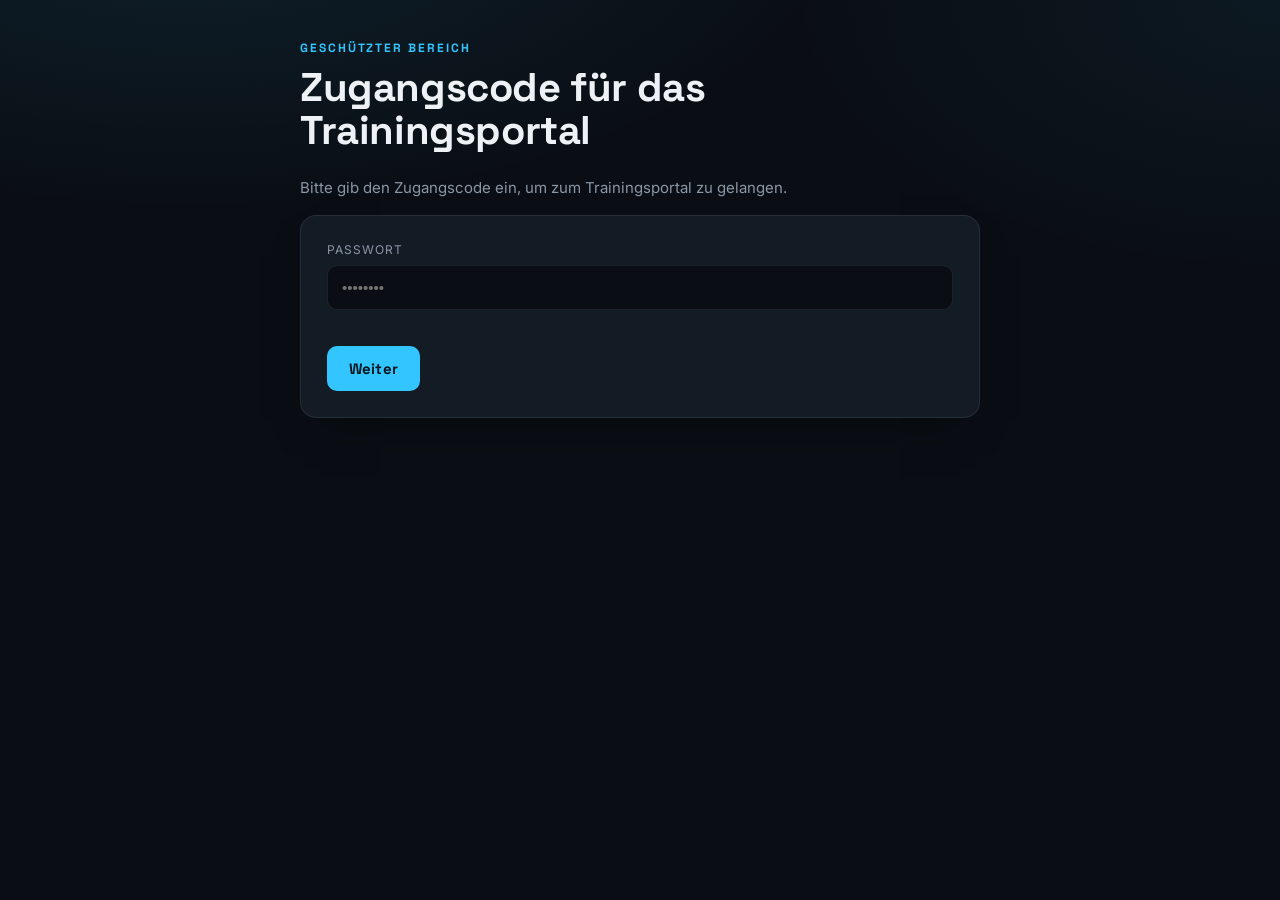
==== 01_Trainingsmodus.html @ 70738fb6 "Add files via upload" ====
<!DOCTYPE html>
<html lang="de">
<head>
<meta charset="UTF-8">
<meta name="viewport" content="width=device-width, initial-scale=1.0, viewport-fit=cover, maximum-scale=1.0, user-scalable=no">
<title>Trainingsmodus – Trainingsportal</title>
<link rel="preconnect" href="https://fonts.googleapis.com">
<link href="https://fonts.googleapis.com/css2?family=Space+Grotesk:wght@500;700&family=Inter:wght@400;600;700&display=swap" rel="stylesheet">

<style>
:root{
    --green:#1f5e3a;
    --red:#b93a32;
    --gold:#ffdf8c;
    --dark:#102417;
    --light:#eef5e9;
    --border:#d7e4cf;

    --bg-main:#0a0e14;
    --bg-panel:#131b24;
    --line:rgba(255,255,255,0.08);
    --text-main:#eef2f6;
    --text-dim:#8a97a6;
    --accent:#33c5ff;
    --accent-hover:#5fd4ff;
    --font-display:"Space Grotesk","Inter",sans-serif;
    --font-body:"Inter",Segoe UI,Arial,sans-serif;
}

*{
    margin:0;
    padding:0;
    box-sizing:border-box;
    -webkit-tap-highlight-color: transparent;
}

html, body {
    height: 100%;
    height: 100dvh;
    overflow: hidden;
}

body{
    font-family:var(--font-body);
    background:
        radial-gradient(900px 400px at 10% -10%, rgba(51,197,255,0.10), transparent 60%),
        linear-gradient(160deg,var(--bg-main),#050709);
    color:#222;
    display: flex;
    flex-direction: column;
    overflow: hidden;
}

.topbar{
    position: sticky;
    top: 0;
    z-index: 501;
    background:var(--bg-panel);
    border-bottom:1px solid var(--line);
    padding:8px 14px;
    display:flex;
    justify-content:space-between;
    align-items:center;
    flex-shrink:0;
    font-size:13px;
}
.topbar a{ color:var(--text-dim); text-decoration:none; }
.topbar a:hover{ color:var(--text-main); }
.topbar .logout{ border:1px solid var(--line); padding:5px 12px; border-radius:8px; }
.topbar .logout:hover{ border-color:var(--text-dim); }

.header{
    position: sticky;
    top: 0;
    z-index: 500;
    background:var(--bg-panel);
    border-bottom:1px solid var(--line);
    color:var(--text-main);
    padding:14px;
    display:flex;
    justify-content:space-between;
    align-items:center;
    flex-wrap:wrap;
    gap:12px;
    flex-shrink:0;
}

.header h1{
    font-family:var(--font-display);
    font-weight:700;
    letter-spacing:-0.01em;
    font-size:1.6rem;
    color:var(--text-main);
}
.header h1::before{
    content:"Modul 01";
    display:block;
    font-family:var(--font-body);
    text-transform:uppercase;
    letter-spacing:0.14em;
    font-size:11px;
    color:var(--accent);
    font-weight:700;
}

.header-controls{
    display:flex;
    gap:10px;
    flex-wrap:wrap;
    align-items:center;
}

button,
select,
input{
    border:none;
    border-radius:12px;
    padding:10px 14px;
    font-size:1rem;
    touch-action: manipulation;
}

button{
    cursor:pointer;
    background:var(--accent);
    color:#05161e;
    font-weight:700;
    touch-action: manipulation;
    transition: transform 0.1s, background 0.15s;
}
button:hover{ background:var(--accent-hover); }

button:active {
    transform: scale(0.95);
}

.layout{
    flex: 1;
    padding:16px;
    overflow: hidden;
    min-height: 0;
}

.arena{
    width:100%;
    max-width:1200px;
    height:100%;
    background:white;
    border-radius:22px;
    overflow:hidden;
    box-shadow:0 10px 30px rgba(0,0,0,.3);
    display:flex;
    flex-direction:column;
    margin: 0 auto;
}

.arena-header{
    background:var(--light);
    padding:12px 16px;
    display:flex;
    justify-content:center;
    align-items:center;
    flex-shrink:0;
}

.arena-title{
    font-size:1.6rem;
    font-weight:900;
    color:var(--green);
    text-align:center;
}

.scoreboard{
    display:grid;
    grid-template-columns:1fr 1fr;
    gap:12px;
    padding:0 14px 14px;
    flex-shrink:0;
}

.score-card{
    background:#f7faf5;
    border-radius:18px;
    padding:16px 20px;
    text-align:center;
    border-bottom:8px solid var(--green);
    display:flex;
    justify-content:center;
    align-items:center;
}

.score-card.red{
    border-bottom-color:var(--red);
}

.team-info{
    display:flex;
    flex-direction:column;
    align-items:flex-start;
    gap:2px;
}

.team-name{
    font-size:1.2rem;
    font-weight:900;
}

.team-score{
    font-size:3.4rem;
    font-weight:900;
    color:var(--green);
    line-height:1;
}

.score-card.red .team-score{
    color:var(--red);
}

.team-wins{
    display:flex;
    align-items:center;
    gap:8px;
    background:var(--dark);
    color:white;
    padding:6px 16px;
    border-radius:10px;
    font-weight:700;
    font-size:1.2rem;
    white-space:nowrap;
}

.team-wins span{
    font-size:1.4rem;
}

.kehren-wrapper{
    flex:1;
    overflow-y:auto;
    padding:0 14px 14px;
    min-height:0;
    overscroll-behavior: contain;
    -webkit-overflow-scrolling: touch;
    touch-action: pan-y;
}

.kehren-wrapper::-webkit-scrollbar{
    width:8px;
}

.kehren-wrapper::-webkit-scrollbar-track{
    background:#f0f0f0;
    border-radius:10px;
}

.kehren-wrapper::-webkit-scrollbar-thumb{
    background:var(--green);
    border-radius:10px;
}

.kehren-wrapper::-webkit-scrollbar-thumb:hover{
    background:#0d3d22;
}

.kehren{
    display:grid;
    grid-template-columns:1fr 1fr;
    gap:14px;
}

.kehren-title{
    text-align:center;
    font-weight:900;
    margin-bottom:8px;
}

.kehre-row{
    display:grid;
    grid-template-columns:90px 1fr 45px;
    gap:8px;
    align-items:center;
    background:white;
    border:2px solid var(--border);
    border-radius:14px;
    padding:8px;
    margin-bottom:8px;
    transition: all 0.2s ease;
    cursor: pointer;
    touch-action: manipulation;
}

.kehre-row:active {
    transform: scale(0.98);
}

.kehre-row.active{
    border:3px solid #4caf50;
    background:#f3fff2;
    box-shadow: 0 0 20px rgba(76, 175, 80, 0.2);
}

.kehre-row.completed{
    border:3px solid #ff9800;
    background:#fff8e1;
}

.kehre-number{
    font-size:.9rem;
    font-weight:900;
    text-align:center;
}

.points{
    display:flex;
    gap:6px;
    justify-content:center;
    flex-wrap:wrap;
}

.point-btn{
    width:44px;
    height:44px;
    border-radius:10px;
    border:2px solid var(--border);
    background:white;
    color:black;
    font-weight:900;
    font-size:16px;
    touch-action: manipulation;
    transition: all 0.15s;
    display:flex;
    align-items:center;
    justify-content:center;
}

.point-btn:active {
    transform: scale(0.92);
    background:var(--green);
    color:white;
}

.point-btn.active-point{
    background:var(--green);
    color:white;
    border-color:var(--green);
}

.kehre-value{
    text-align:center;
    font-weight:900;
    font-size:1.1rem;
}

.footer{
    position: sticky;
    bottom: 0;
    z-index: 100;
    display:flex;
    justify-content:center;
    align-items:center;
    gap:10px;
    flex-wrap:wrap;
    padding:14px;
    border-top:1px solid var(--border);
    flex-shrink:0;
    background: white;
}

.footer .footer-left {
    display:flex;
    gap:10px;
    flex-wrap:wrap;
    justify-content:center;
}

.footer .footer-right {
    font-size:0.85rem;
    color:#555;
    background:var(--light);
    padding:4px 14px;
    border-radius:30px;
    font-weight:500;
    letter-spacing:0.3px;
    margin-left:20px;
}

.gold{
    background:var(--gold);
    color:black;
}

.gold:active{
    background:#f0c860;
}

.toast{
    position:fixed;
    bottom:20px;
    left:50%;
    transform:translateX(-50%);
    background:#111;
    color:white;
    padding:14px 20px;
    border-radius:14px;
    opacity:0;
    transition:.3s;
    z-index:9999;
    pointer-events: none;
    font-size:1rem;
}

.toast.show{
    opacity:1;
}

.player-selector{
    display:flex;
    gap:8px;
    align-items:center;
    background:rgba(255,255,255,0.15);
    padding:4px 12px 4px 8px;
    border-radius:40px;
}

.player-selector label{
    font-weight:600;
    font-size:0.9rem;
}

.player-selector select{
    background:white;
    color:black;
    padding:6px 10px;
    border-radius:30px;
    font-weight:700;
}

/* Dialog für Kehrenauswahl */
.kehren-dialog-overlay {
    position: fixed;
    top: 0;
    left: 0;
    right: 0;
    bottom: 0;
    background: rgba(0,0,0,0.5);
    display: none;
    justify-content: center;
    align-items: center;
    z-index: 10000;
    touch-action: manipulation;
}

.kehren-dialog-overlay.show {
    display: flex;
}

.kehren-dialog {
    background: white;
    border-radius: 22px;
    padding: 30px;
    max-width: 400px;
    width: 90%;
    box-shadow: 0 10px 40px rgba(0,0,0,0.3);
    touch-action: manipulation;
}

.kehren-dialog h3 {
    margin-bottom: 16px;
    color: var(--green);
    font-size: 1.4rem;
}

.kehren-dialog select {
    width: 100%;
    padding: 14px;
    border: 2px solid var(--border);
    border-radius: 12px;
    font-size: 1.1rem;
    margin-bottom: 16px;
    min-height: 50px;
    touch-action: manipulation;
}

.kehren-dialog .dialog-buttons {
    display: flex;
    gap: 10px;
    justify-content: flex-end;
}

.kehren-dialog .dialog-buttons button {
    padding: 12px 24px;
    border-radius: 12px;
    font-weight: 700;
    min-height: 50px;
    min-width: 90px;
    touch-action: manipulation;
}

.kehren-dialog .dialog-buttons .btn-cancel {
    background: #ccc;
    color: #333;
}

.kehren-dialog .dialog-buttons .btn-confirm {
    background: var(--red);
    color: white;
}

/* ===== RESPONSIVE FÜR TABLETS ===== */
@media (max-width: 900px) {
    .scoreboard {
        grid-template-columns: 1fr;
        gap: 8px;
    }
    
    .kehren {
        grid-template-columns: 1fr;
        gap: 10px;
    }
    
    .point-btn {
        width: 58px;
        height: 58px;
        font-size: 22px;
        border-radius: 12px;
    }
    
    .team-score {
        font-size: 4rem;
    }
    
    .kehre-row {
        grid-template-columns: 80px 1fr 50px;
        padding: 10px;
        border-radius: 16px;
    }
    
    .kehre-number {
        font-size: 1rem;
    }
    
    .kehre-value {
        font-size: 1.3rem;
    }
    
    .header h1 {
        font-size: 1.3rem;
    }
    
    .footer .footer-right {
        margin-left: 0;
    }
}

@media (max-width: 600px) {
    .point-btn {
        width: 48px;
        height: 48px;
        font-size: 18px;
    }
    
    .kehre-row {
        grid-template-columns: 60px 1fr 40px;
        padding: 6px;
        gap: 4px;
    }
    
    .team-score {
        font-size: 3rem;
    }
    
    .header h1 {
        font-size: 1.1rem;
    }
    
    .header-controls select,
    .header-controls button {
        padding: 6px 10px;
        font-size: 0.85rem;
    }
}
</style>
</head>
<body>

<div class="topbar">
    <a href="dashboard.html">&larr; Zurück zum Dashboard</a>
    <a class="logout" href="#" onclick="logout(); return false;">Abmelden</a>
</div>

<div class="header">
    <h1>Trainingsmodus</h1>

    <div class="header-controls">
        <div class="player-selector">
            <label for="playerCount">👥</label>
            <select id="playerCount">
                <option value="3">3 Spieler</option>
                <option value="4"selected>4 Spieler</option>
                <option value="5">5 Spieler</option>
                <option value="6">6 Spieler</option>
            </select>
        </div>

        <select id="gamesSelect">
            <option value="2"selected>2 Siege</option>
            <option value="3">3 Siege</option>
            <option value="4">4 Siege</option>
            <option value="5">5 Siege</option>
            <option value="6">6 Siege</option>
        </select>

        <select id="kehrenSelect">
            <option value="4">4 Kehren</option>
            <option value="6" selected>6 Kehren</option>
            <option value="8">8 Kehren</option>
        </select>

        <button onclick="fullReset()" style="background:#b93a32;">↺</button>
    </div>
</div>

<div class="layout" id="layout"></div>

<!-- Dialog für Kehrenauswahl -->
<div class="kehren-dialog-overlay" id="kehrenDialog" onclick="closeKehrenDialog(event)">
    <div class="kehren-dialog" onclick="event.stopPropagation();">
        <h3>Kehre löschen</h3>
        <p style="margin-bottom:12px;color:#666;">Wählen Sie die zu löschende Kehre:</p>
        <select id="kehrenSelectDialog"></select>
        <div class="dialog-buttons">
            <button class="btn-cancel" onclick="closeKehrenDialog()">Abbrechen</button>
            <button class="btn-confirm" onclick="confirmDeleteKehre()">Löschen</button>
        </div>
    </div>
</div>

<div class="toast" id="toast"></div>

<script src="auth.js"></script>
<script>
requireGate();
requireLogin();

const state = {
    kehren: 6,
    winsToChampion: 2,
    playerCount: 4,
    arena: createArena(1)
};

function createArena(id) {
    return {
        id,
        teamA: 'Mannschaft W',
        teamB: 'Mannschaft E',
        pointsA: Array(6).fill(null),
        pointsB: Array(6).fill(null),
        winsA: 0,
        winsB: 0
    };
}

function render() {
    document.getElementById('layout').innerHTML = renderArena(state.arena);
    scrollToActiveKehre();
}

function renderArena(arena) {
    const scoreA = sum(arena.pointsA);
    const scoreB = sum(arena.pointsB);

    return `
    <div class="arena">
        <div class="arena-header">
            <div class="arena-title">🥌 ESV Grein – Training</div>
        </div>

        <div class="scoreboard">
            <div class="score-card">
                <div class="team-info">
                    <div class="team-name">⚪ Mannschaft W</div>
                    <div class="team-score">${scoreA}</div>
                </div>
                <div class="team-wins">
                    <span>🏆</span> ${arena.winsA}
                </div>
            </div>

            <div class="score-card red">
                <div class="team-info">
                    <div class="team-name">🔴 Mannschaft E</div>
                    <div class="team-score">${scoreB}</div>
                </div>
                <div class="team-wins">
                    <span>🏆</span> ${arena.winsB}
                </div>
            </div>
        </div>

        <div class="kehren-wrapper" id="kehrenWrapper">
            <div class="kehren">
                <div>
                    <div class="kehren-title">⚪ Mannschaft W</div>
                    ${renderKehren(arena, 'A')}
                </div>
                <div>
                    <div class="kehren-title">🔴 Mannschaft E</div>
                    ${renderKehren(arena, 'B')}
                </div>
            </div>
        </div>

        <div class="footer">
            <div class="footer-left">
                <button class="gold" onclick="evaluateGame()">Spiel Werten</button>
                <button onclick="resetGame()">Neues Spiel Starten</button>
                <button onclick="openKehrenDialog()">Kehre Löschen</button>
            </div>
            <div class="footer-right">@Roland Koll Version 1.1</div>
        </div>
    </div>
    `;
}

function renderKehren(arena, team) {
    let html = '';
    const arr = team === 'A' ? arena.pointsA : arena.pointsB;
    const activeIndex = activeKehre(arena) - 1;

    for (let i = 0; i < state.kehren; i++) {
        const active = activeIndex === i;
        const isCompleted = arr[i] !== null;
        const maxPoints = state.playerCount;

        html += `
        <div class="kehre-row ${active ? 'active' : ''} ${isCompleted ? 'completed' : ''}" 
             data-kehre="${i}" 
             data-team="${team}"
             onclick="handleKehreClick(${i}, '${team}')">
            <div class="kehre-number">${i + 1}</div>
            <div class="points">
                ${Array.from({length: maxPoints + 1}, (_, v) => `
                    <button class="point-btn ${arr[i] === v ? 'active-point' : ''}"
                            onclick="event.stopPropagation(); setPoints('${team}', ${i}, ${v})"
                            data-value="${v}">
                        ${v}
                    </button>
                `).join('')}
            </div>
            <div class="kehre-value">${arr[i] ?? '-'}</div>
        </div>
        `;
    }

    return html;
}

// ===== VERBESSERTE setPoints Funktion =====
function setPoints(team, index, value) {
    const arena = state.arena;

    if (hasWinner(arena)) {
        toast('Training beendet');
        return;
    }

    // Direkt setzen ohne automatische Nullen
    if (team === 'A') {
        arena.pointsA[index] = value;
    } else {
        arena.pointsB[index] = value;
    }

    // Nur neu rendern
    render();
}

// ===== NEU: Klick auf Kehre für Lösch-Dialog =====
function handleKehreClick(index, team) {
    const arena = state.arena;
    if (hasWinner(arena)) {
        toast('Training beendet');
        return;
    }

    // Prüfen ob die Kehre Werte hat
    const hasValue = arena.pointsA[index] !== null || arena.pointsB[index] !== null;
    if (!hasValue) {
        toast(`Kehre ${index + 1} ist bereits leer`);
        return;
    }

    // Dialog öffnen mit vorausgewählter Kehre
    openKehrenDialog(index);
}

function scrollToActiveKehre() {
    setTimeout(() => {
        const wrapper = document.getElementById('kehrenWrapper');
        if (!wrapper) return;

        const activeRow = wrapper.querySelector('.kehre-row.active');
        if (activeRow) {
            const wrapperRect = wrapper.getBoundingClientRect();
            const rowRect = activeRow.getBoundingClientRect();

            const isVisible = 
                rowRect.top >= wrapperRect.top + 10 &&
                rowRect.bottom <= wrapperRect.bottom - 10;

            if (!isVisible) {
                activeRow.scrollIntoView({
                    block: 'center',
                    behavior: 'smooth'
                });
            }
        }
    }, 50);
}

function evaluateGame() {
    const arena = state.arena;

    if (hasWinner(arena)) {
        toast('Training beendet');
        return;
    }

    for (let i = 0; i < state.kehren; i++) {
        if (arena.pointsA[i] === null || arena.pointsB[i] === null) {
            toast('Bitte alle Kehren ausfüllen');
            return;
        }
    }

    const a = sum(arena.pointsA);
    const b = sum(arena.pointsB);

    if (a > b) {
        arena.winsA++;
        toast(`⚪ Mannschaft W gewinnt (${a}:${b})`);
    } else if (b > a) {
        arena.winsB++;
        toast(`🔴 Mannschaft E gewinnt (${a}:${b})`);
    } else {
        toast(`Unentschieden (${a}:${b})`);
    }

    arena.pointsA = Array(state.kehren).fill(null);
    arena.pointsB = Array(state.kehren).fill(null);

    if (hasWinner(arena)) {
        toast(`🏆 ${winnerName(arena)} gewinnt das Training!`);
    }

    render();
}

function activeKehre(arena) {
    for (let i = 0; i < state.kehren; i++) {
        if (arena.pointsA[i] === null || arena.pointsB[i] === null) {
            return i + 1;
        }
    }
    return state.kehren;
}

function hasWinner(arena) {
    return arena.winsA >= state.winsToChampion || arena.winsB >= state.winsToChampion;
}

function winnerName(arena) {
    if (arena.winsA >= state.winsToChampion) return 'Mannschaft W';
    if (arena.winsB >= state.winsToChampion) return 'Mannschaft E';
    return '';
}

function sum(arr) {
    return arr.reduce((a, b) => a + (b || 0), 0);
}

function resetGame() {
    const arena = state.arena;
    arena.pointsA = Array(state.kehren).fill(null);
    arena.pointsB = Array(state.kehren).fill(null);
    arena.winsA = 0;
    arena.winsB = 0;
    render();
    toast('Spiel neu gestartet');
}

// ===== VERBESSERTE Dialog-Funktionen =====
function openKehrenDialog(preSelectedIndex) {
    const arena = state.arena;
    if (hasWinner(arena)) {
        toast('Training beendet');
        return;
    }

    const dialog = document.getElementById('kehrenDialog');
    const select = document.getElementById('kehrenSelectDialog');

    select.innerHTML = '';
    let hasValues = false;

    for (let i = 0; i < state.kehren; i++) {
        const option = document.createElement('option');
        option.value = i;
        const hasValue = arena.pointsA[i] !== null || arena.pointsB[i] !== null;
        if (hasValue) hasValues = true;
        option.textContent = `Kehre ${i + 1} ${hasValue ? '✏️' : '⬜'}`;
        select.appendChild(option);
    }

    if (!hasValues) {
        toast('Alle Kehren sind bereits leer');
        return;
    }

    // Wenn eine Kehre vorausgewählt wurde
    if (preSelectedIndex !== undefined) {
        select.value = preSelectedIndex;
    }

    dialog.classList.add('show');
    document.body.style.overflow = 'hidden';
}

function closeKehrenDialog(event) {
    if (event && event.target !== event.currentTarget) return;
    document.getElementById('kehrenDialog').classList.remove('show');
    document.body.style.overflow = '';
}

function confirmDeleteKehre() {
    const arena = state.arena;
    const select = document.getElementById('kehrenSelectDialog');
    const index = parseInt(select.value);

    if (arena.pointsA[index] === null && arena.pointsB[index] === null) {
        toast(`Kehre ${index + 1} ist bereits leer`);
        closeKehrenDialog();
        return;
    }

    arena.pointsA[index] = null;
    arena.pointsB[index] = null;

    render();
    toast(`Kehre ${index + 1} gelöscht`);
    closeKehrenDialog();
}

function fullReset() {
    state.arena = createArena(1);
    render();
    toast('Kompletter Reset');
}

function toast(msg) {
    const t = document.getElementById('toast');
    t.textContent = msg;
    t.classList.add('show');
    clearTimeout(t._timeout);
    t._timeout = setTimeout(() => t.classList.remove('show'), 2500);
}

// ===== EVENT-LISTENER =====
document.getElementById('playerCount').addEventListener('change', function(e) {
    state.playerCount = Number(e.target.value);
    render();
    toast(`👥 ${state.playerCount} Spieler`);
});

document.getElementById('kehrenSelect').addEventListener('change', function(e) {
    state.kehren = Number(e.target.value);
    state.arena.pointsA = Array(state.kehren).fill(null);
    state.arena.pointsB = Array(state.kehren).fill(null);
    render();
});

document.getElementById('gamesSelect').addEventListener('change', function(e) {
    state.winsToChampion = Number(e.target.value);
    render();
});

// ===== HÖHENKORREKTUR =====
function setCorrectHeight() {
    const vh = window.innerHeight;
    document.documentElement.style.setProperty('height', vh + 'px');
    document.body.style.setProperty('height', vh + 'px');
}

window.addEventListener('resize', setCorrectHeight);
window.addEventListener('orientationchange', function() {
    setTimeout(setCorrectHeight, 300);
});
setCorrectHeight();

render();
</script>

</body>
</html>
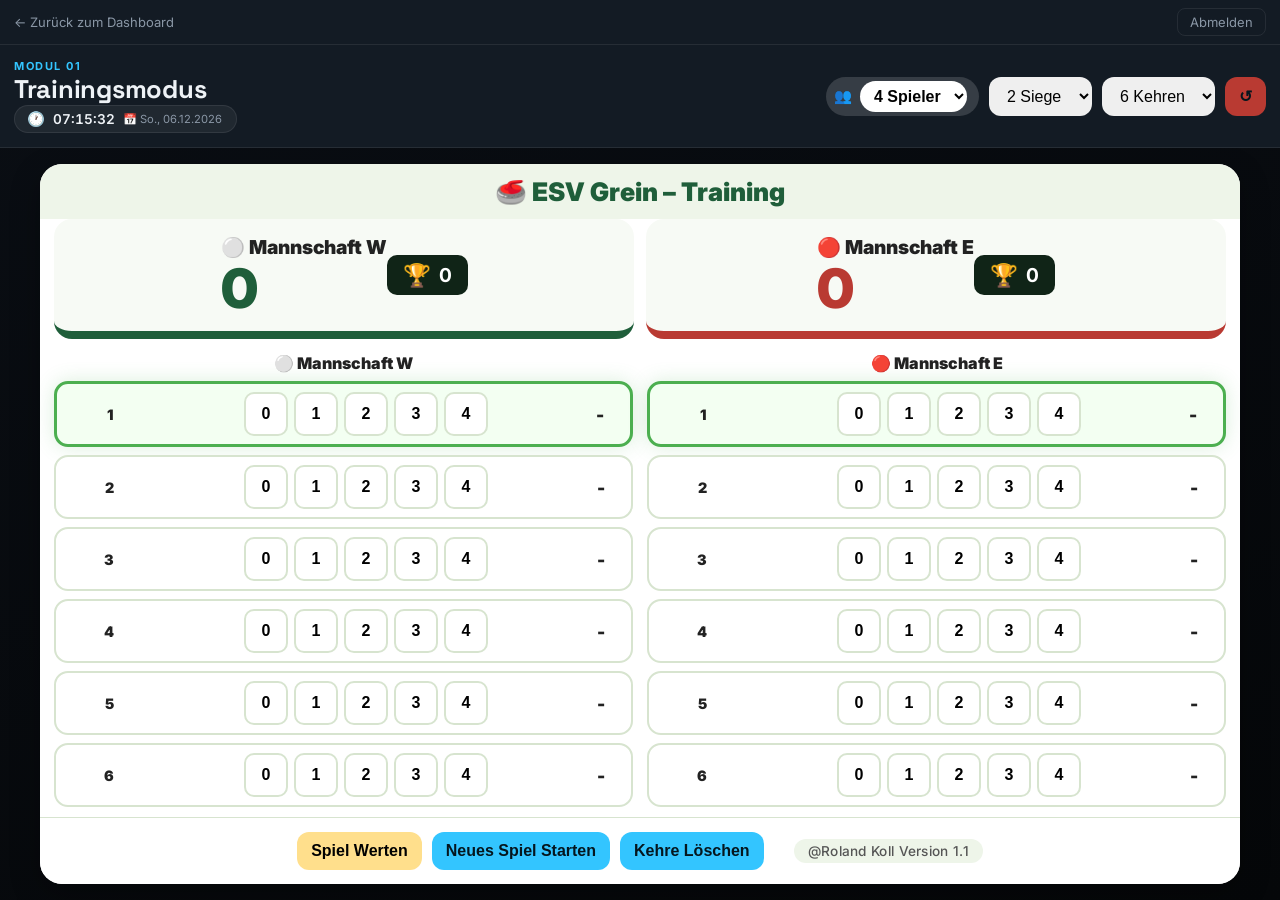
==== commit d77c92d2: "Add files via upload" ====
--- a/01_Trainingsmodus.html
+++ b/01_Trainingsmodus.html
@@ -3,7 +3,7 @@
 <head>
 <meta charset="UTF-8">
 <meta name="viewport" content="width=device-width, initial-scale=1.0, viewport-fit=cover, maximum-scale=1.0, user-scalable=no">
-<title>Trainingsmodus – Trainingsportal</title>
+<title>Trainingsmodus – Trainingsportal ESV Grein</title>
 <link rel="preconnect" href="https://fonts.googleapis.com">
 <link href="https://fonts.googleapis.com/css2?family=Space+Grotesk:wght@500;700&family=Inter:wght@400;600;700&display=swap" rel="stylesheet">
 
@@ -101,6 +101,33 @@
     font-size:11px;
     color:var(--accent);
     font-weight:700;
+}
+
+/* ===== UHRZEIT ANZEIGE ===== */
+.header-clock {
+    display: flex;
+    align-items: center;
+    gap: 8px;
+    font-size: 0.85rem;
+    color: var(--text-dim);
+    background: rgba(255,255,255,0.06);
+    padding: 4px 14px 4px 12px;
+    border-radius: 30px;
+    border: 1px solid var(--line);
+    white-space: nowrap;
+}
+
+.header-clock .clock-icon {
+    font-size: 0.9rem;
+}
+.header-clock .clock-time {
+    font-weight: 600;
+    color: var(--text-main);
+    font-variant-numeric: tabular-nums;
+}
+.header-clock .clock-date {
+    font-size: 0.7rem;
+    color: var(--text-dim);
 }
 
 .header-controls{
@@ -549,6 +576,14 @@
     .footer .footer-right {
         margin-left: 0;
     }
+    
+    .header-clock {
+        font-size: 0.7rem;
+        padding: 3px 10px 3px 8px;
+    }
+    .header-clock .clock-date {
+        display: none;
+    }
 }
 
 @media (max-width: 600px) {
@@ -577,6 +612,22 @@
         padding: 6px 10px;
         font-size: 0.85rem;
     }
+    
+    .header-clock {
+        font-size: 0.6rem;
+        padding: 2px 8px 2px 6px;
+        gap: 4px;
+    }
+    .header-clock .clock-time {
+        font-size: 0.65rem;
+    }
+    .header-clock .clock-date {
+        display: none;
+    }
+    .header-left {
+        gap: 8px;
+        flex-wrap: wrap;
+    }
 }
 </style>
 </head>
@@ -588,7 +639,16 @@
 </div>
 
 <div class="header">
-    <h1>Trainingsmodus</h1>
+    <div class="header-left">
+        <h1>Trainingsmodus</h1>
+
+        <!-- ===== UHRZEIT DIREKT NEBEN TRAININGSMODUS ===== -->
+        <div class="header-clock" id="moduleClockContainer">
+            <span class="clock-icon">🕐</span>
+            <span class="clock-time" id="moduleClock">--:--:--</span>
+            <span class="clock-date" id="moduleDate">📅 --</span>
+        </div>
+    </div>
 
     <div class="header-controls">
         <div class="player-selector">
@@ -641,6 +701,27 @@
 requireGate();
 requireLogin();
 
+// ============================================================
+// UHRZEIT & DATUM FÜR MODUL
+// ============================================================
+function updateModuleClock() {
+    const now = new Date();
+    const timeStr = now.toLocaleTimeString('de-DE', { hour: '2-digit', minute: '2-digit', second: '2-digit' });
+    const dateStr = now.toLocaleDateString('de-DE', { weekday: 'short', day: '2-digit', month: '2-digit', year: 'numeric' });
+    
+    const clockEl = document.getElementById('moduleClock');
+    const dateEl = document.getElementById('moduleDate');
+    if (clockEl) clockEl.textContent = timeStr;
+    if (dateEl) dateEl.textContent = '📅 ' + dateStr;
+}
+
+// Initial aktualisieren und dann jede Sekunde
+updateModuleClock();
+setInterval(updateModuleClock, 1000);
+
+// ============================================================
+// TRAININGSMODUS LOGIK
+// ============================================================
 const state = {
     kehren: 6,
     winsToChampion: 2,
@@ -764,11 +845,19 @@
         return;
     }
 
-    // Direkt setzen ohne automatische Nullen
+    // Punkte setzen. Wenn eine Mannschaft in dieser Kehre Punkte (1-N) erhält,
+    // wird die Gegner-Mannschaft automatisch mit 0 gewertet, sofern dort noch
+    // kein Wert eingetragen wurde (nur eine Mannschaft kann pro Kehre punkten).
     if (team === 'A') {
         arena.pointsA[index] = value;
+        if (arena.pointsB[index] === null) {
+            arena.pointsB[index] = 0;
+        }
     } else {
         arena.pointsB[index] = value;
+        if (arena.pointsA[index] === null) {
+            arena.pointsA[index] = 0;
+        }
     }
 
     // Nur neu rendern
